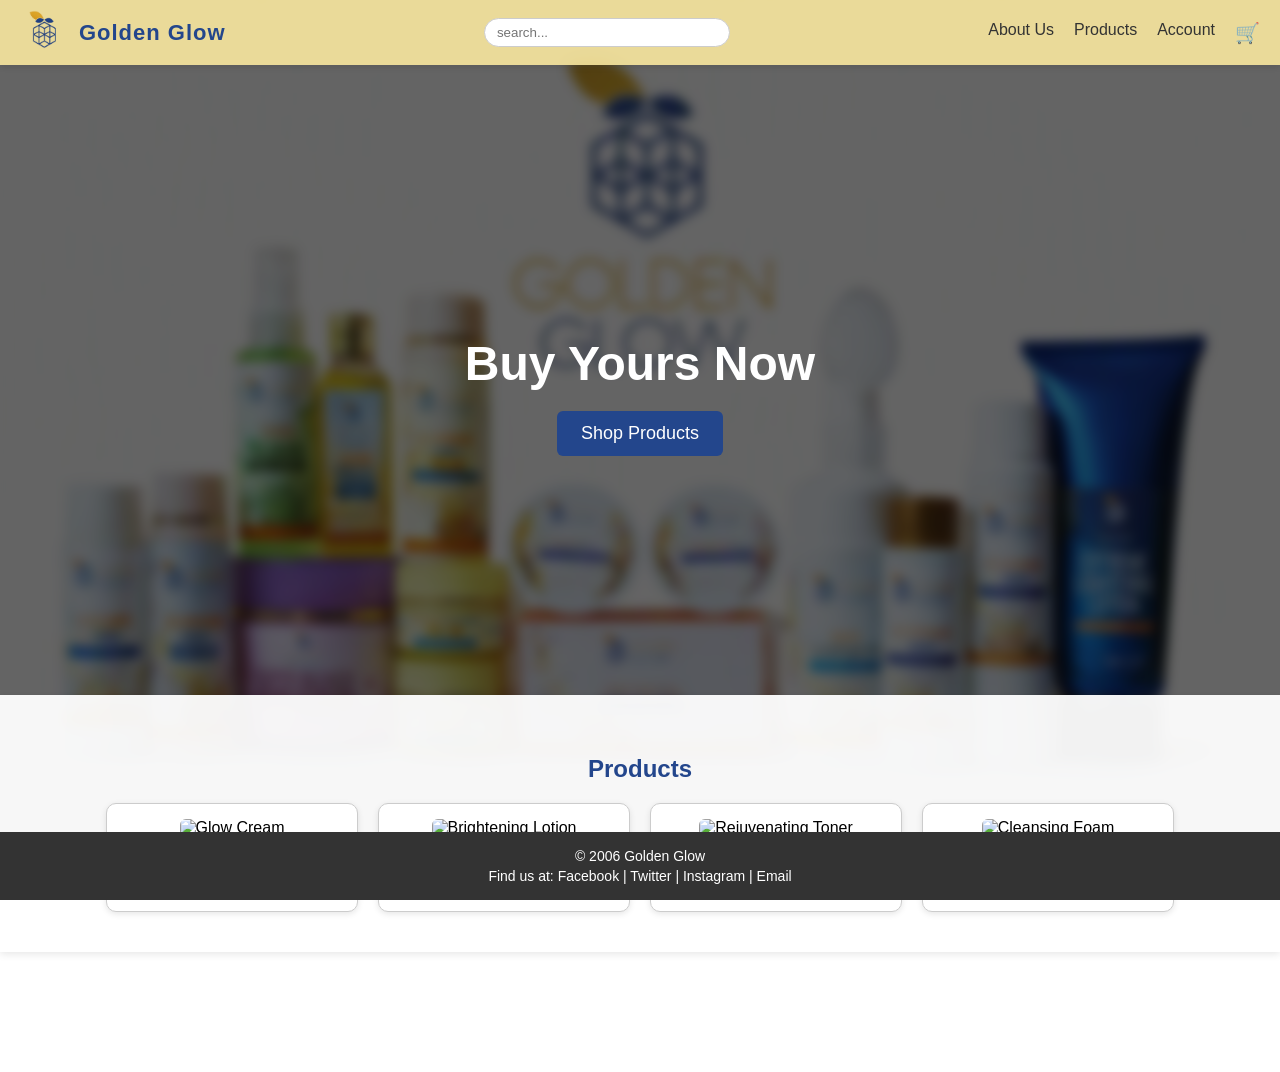
==== index.html @ a53c8a0a "Rename user.html to index.html" ====
<!DOCTYPE html>
<html lang="en">
<head>
  <meta charset="UTF-8">
  <meta name="viewport" content="width=device-width, initial-scale=1.0">
  <title>Golden Glow</title>
  <style>
    body {
      margin: 0;
      font-family: Arial, sans-serif;
      background: url('ggprod.png') no-repeat center center fixed;
      background-size: cover;
    }

    /* Dark Overlay with Blur */
    body::before {
      content: "";
      position: fixed;
      top: 0; left: 0;
      width: 100%; height: 100%;
      background: rgba(0, 0, 0, 0.6); /* darker neutral overlay */
      backdrop-filter: blur(6px);      /* blur effect */
      -webkit-backdrop-filter: blur(6px); /* Safari support */
      z-index: -1;
    }


    /* Top Bar */
    .topbar {
      display: flex;
      align-items: center;
      justify-content: space-between;
      background: rgba(249, 231, 159, 0.9);
      padding: 10px 20px;
      box-shadow: 0 2px 6px rgba(0, 0, 0, 0.1);
    }

    .logo {
      display: flex;
      align-items: center;
      gap: 10px;
    }

    .logo img {
      height: 45px;
      width: auto;
    }

    .logo-text {
      font-size: 22px;
      font-weight: bold;
      color: #23468C; /* brand blue only here */
      letter-spacing: 1px;
    }

    .search-bar input {
      width: 220px;
      padding: 6px 12px;
      border: 1px solid #ccc;
      border-radius: 20px;
    }

    .nav-links {
      display: flex;
      gap: 20px;
    }

    .nav-links a {
      text-decoration: none;
      color: #333;
      font-weight: 500;
    }

    .nav-links a:hover {
      color: #23468C; /* hover accent */
    }

    .cart {
      font-size: 20px;
      cursor: pointer;
    }

    /* Hero Section */
    .hero {
      display: flex;
      flex-direction: column;
      align-items: center;
      justify-content: center;
      height: 70vh;
      text-align: center;
    }

    .hero h1 {
      font-size: 48px;
      color: #fff; /* white text for contrast */
      margin-bottom: 20px;
    }

    .hero button {
      padding: 12px 24px;
      font-size: 18px;
      border: none;
      border-radius: 6px;
      background: #23468C; /* brand blue */
      color: #fff;
      cursor: pointer;
      transition: background 0.3s ease;
    }

    .hero button:hover {
      background: #16325F; /* darker shade */
    }

    /* Product Grid */
    .product-grid {
      padding: 40px 20px;
      background: rgba(255, 255, 255, 0.95);
      margin: 0;
      box-shadow: 0 2px 8px rgba(0, 0, 0, 0.1);
      width: 100%;
      box-sizing: border-box;
      margin-bottom: 120px; /* space so cards don’t get cut by footer */
    }

    .row {
      display: flex;
      flex-wrap: wrap;
      gap: 20px;
      justify-content: center;
    }

    .product-card {
      flex: 1 1 200px;
      max-width: 220px;
      border: 1px solid #ccc;
      border-radius: 10px;
      padding: 15px;
      text-align: center;
      background: #fff;
      box-shadow: 0 2px 6px rgba(0,0,0,0.1);
      transition: transform 0.2s;
    }

    .product-card:hover { transform: scale(1.05); }
    .product-card img {
      width: 100%;
      height: 120px;
      object-fit: cover;
      border-radius: 6px;
      margin-bottom: 10px;
    }

    .product-card h4 { margin: 8px 0 4px; font-size: 16px; color: #23468C; }
    .product-card p { margin: 4px 0; font-size: 13px; color: #555; }

    /* Footer */
    .site-footer {
      position: fixed;
      bottom: 0;
      left: 0;
      width: 100%;
      background-color: #333;
      color: #fff;
      text-align: center;
      padding: 12px 0;
      font-size: 14px;
    }

    .site-footer p { margin: 4px 0; }

    /* Login Modal */
    .modal {
      display: none;
      position: fixed;
      z-index: 1000;
      left: 0; top: 0;
      width: 100%; height: 100%;
      background: rgba(0,0,0,0.5);
    }

    .modal-content {
      background: #fff;
      margin: 15% auto;
      padding: 20px;
      border-radius: 8px;
      width: 300px;
      text-align: center;
      box-shadow: 0 2px 6px rgba(0,0,0,0.2);
      animation: fadeIn 0.3s ease;
    }

    .modal-content h3 { margin-top: 0; }
    .modal-content input {
      width: 90%;
      padding: 8px;
      margin: 8px 0;
      border: 1px solid #ccc;
      border-radius: 6px;
    }

    .modal-content button {
      padding: 8px 14px;
      border: none;
      border-radius: 6px;
      background: #23468C;
      color: #fff;
      cursor: pointer;
    }

    .modal-content button:hover { background: #16325F; }
    .close { float: right; font-size: 20px; cursor: pointer; }

    @keyframes fadeIn {
      from { opacity: 0; transform: scale(0.9); }
      to { opacity: 1; transform: scale(1); }
    }
  </style>
</head>
<body>
  <div class="topbar">
    <div class="logo">
      <img src="gglogo.png" alt="Golden Glow Logo">
      <span class="logo-text">Golden Glow</span>
    </div>
    <div class="search-bar"><input type="text" placeholder="search..."></div>
    <div class="nav-links">
      <a href="#about">About Us</a>
      <a href="#products">Products</a>
      <a href="#account" onclick="openLogin()">Account</a>
      <span class="cart" title="Cart">🛒</span>
    </div>
  </div>

  <!-- Hero Section -->
  <div class="hero">
    <h1>Buy Yours Now</h1>
    <button onclick="document.getElementById('products').scrollIntoView({behavior:'smooth'})">
      Shop Products
    </button>
  </div>

  <!-- Main Content -->
  <div id="products" class="product-grid">
    <h2 style="text-align:center; color:#23468C;">Products</h2>
    <div id="grid" class="row">
      <!-- Temporary Products -->
      <div class="product-card">
        <img src="https://via.placeholder.com/200x120" alt="Glow Cream">
        <h4>Glow Cream</h4>
        <p>$19.99</p>
      </div>
      <div class="product-card">
        <img src="https://via.placeholder.com/200x120" alt="Brightening Lotion">
        <h4>Brightening Lotion</h4>
        <p>$24.99</p>
      </div>
      <div class="product-card">
        <img src="https://via.placeholder.com/200x120" alt="Rejuvenating Toner">
        <h4>Rejuvenating Toner</h4>
        <p>$14.99</p>
      </div>
      <div class="product-card">
        <img src="https://via.placeholder.com/200x120" alt="Cleansing Foam">
        <h4>Cleansing Foam</h4>
        <p>$12.99</p>
      </div>
    </div>
  </div>

   <!-- Footer -->
  <footer class="site-footer">
    <p>© 2006 Golden Glow</p>
    <p>Find us at: Facebook | Twitter | Instagram | Email</p>
  </footer>

  <!-- Login Modal -->
  <div id="loginModal" class="modal">
    <div class="modal-content">
      <span class="close" onclick="closeLogin()">&times;</span>
      <h3>Login</h3>
      <input type="text" id="username" placeholder="Username">
      <input type="password" id="password" placeholder="Password">
      <button onclick="login()">Login</button>
    </div>
  </div>

  <script>
    function openLogin() {
      document.getElementById("loginModal").style.display = "block";
    }
    function closeLogin() {
      document.getElementById("loginModal").style.display = "none";
    }

    function login() {
      const user = document.getElementById("username").value;
      const pass = document.getElementById("password").value;

      if (user === "admin" && pass === "1234") {
        alert("Logged in as admin. Redirecting...");
        window.open("admin.html", "_blank");
      } else if (user === "user" && pass === "1234") {
        alert("Logged in as regular user.");
        closeLogin();
      } else {
        alert("Invalid credentials.");
      }
    }

    // Close modal if clicked outside
    window.onclick = function(event) {
      const modal = document.getElementById("loginModal");
      if (event.target === modal) {
        modal.style.display = "none";
      }
    }
  </script>
</body>
</html>
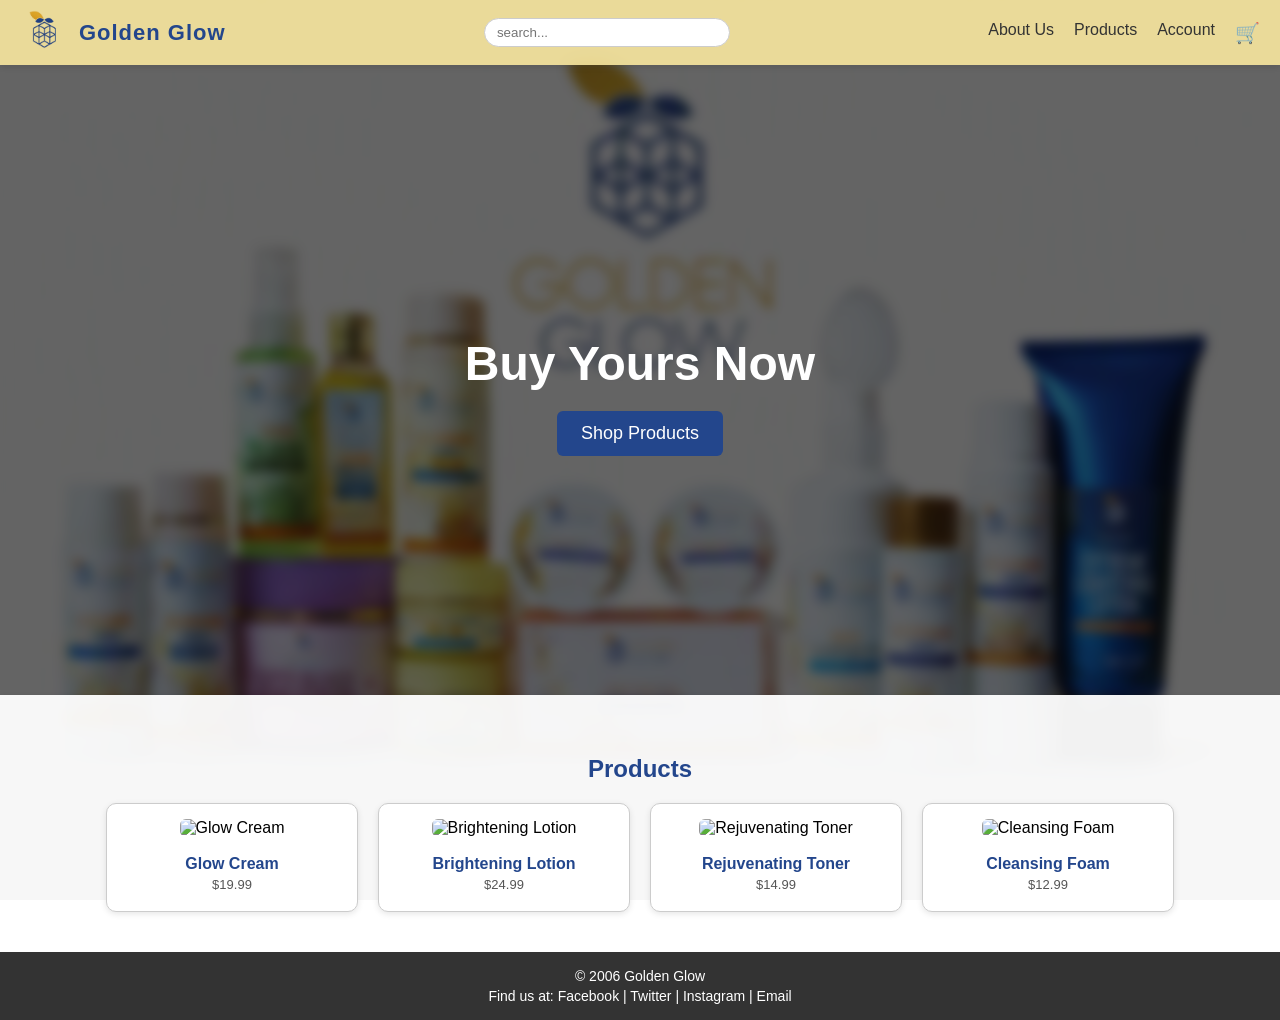
==== commit e9602d3c: "Refactor CSS for layout and styling improvements" ====
--- a/index.html
+++ b/index.html
@@ -10,6 +10,10 @@
       font-family: Arial, sans-serif;
       background: url('ggprod.png') no-repeat center center fixed;
       background-size: cover;
+
+      display: flex;
+      flex-direction: column;
+      min-height: 100vh; /* full viewport height */
     }
 
     /* Dark Overlay with Blur */
@@ -18,12 +22,11 @@
       position: fixed;
       top: 0; left: 0;
       width: 100%; height: 100%;
-      background: rgba(0, 0, 0, 0.6); /* darker neutral overlay */
-      backdrop-filter: blur(6px);      /* blur effect */
-      -webkit-backdrop-filter: blur(6px); /* Safari support */
+      background: rgba(0, 0, 0, 0.6);
+      backdrop-filter: blur(6px);
+      -webkit-backdrop-filter: blur(6px);
       z-index: -1;
     }
-
 
     /* Top Bar */
     .topbar {
@@ -33,6 +36,7 @@
       background: rgba(249, 231, 159, 0.9);
       padding: 10px 20px;
       box-shadow: 0 2px 6px rgba(0, 0, 0, 0.1);
+      flex-shrink: 0;
     }
 
     .logo {
@@ -49,7 +53,7 @@
     .logo-text {
       font-size: 22px;
       font-weight: bold;
-      color: #23468C; /* brand blue only here */
+      color: #23468C;
       letter-spacing: 1px;
     }
 
@@ -72,7 +76,7 @@
     }
 
     .nav-links a:hover {
-      color: #23468C; /* hover accent */
+      color: #23468C;
     }
 
     .cart {
@@ -88,11 +92,12 @@
       justify-content: center;
       height: 70vh;
       text-align: center;
+      flex-shrink: 0;
     }
 
     .hero h1 {
       font-size: 48px;
-      color: #fff; /* white text for contrast */
+      color: #fff;
       margin-bottom: 20px;
     }
 
@@ -101,25 +106,24 @@
       font-size: 18px;
       border: none;
       border-radius: 6px;
-      background: #23468C; /* brand blue */
+      background: #23468C;
       color: #fff;
       cursor: pointer;
       transition: background 0.3s ease;
     }
 
     .hero button:hover {
-      background: #16325F; /* darker shade */
+      background: #16325F;
     }
 
     /* Product Grid */
     .product-grid {
+      flex: 1; /* fills space between hero and footer */
       padding: 40px 20px;
       background: rgba(255, 255, 255, 0.95);
-      margin: 0;
       box-shadow: 0 2px 8px rgba(0, 0, 0, 0.1);
       width: 100%;
       box-sizing: border-box;
-      margin-bottom: 120px; /* space so cards don’t get cut by footer */
     }
 
     .row {
@@ -155,10 +159,7 @@
 
     /* Footer */
     .site-footer {
-      position: fixed;
-      bottom: 0;
-      left: 0;
-      width: 100%;
+      flex-shrink: 0;
       background-color: #333;
       color: #fff;
       text-align: center;
@@ -243,7 +244,6 @@
   <div id="products" class="product-grid">
     <h2 style="text-align:center; color:#23468C;">Products</h2>
     <div id="grid" class="row">
-      <!-- Temporary Products -->
       <div class="product-card">
         <img src="https://via.placeholder.com/200x120" alt="Glow Cream">
         <h4>Glow Cream</h4>
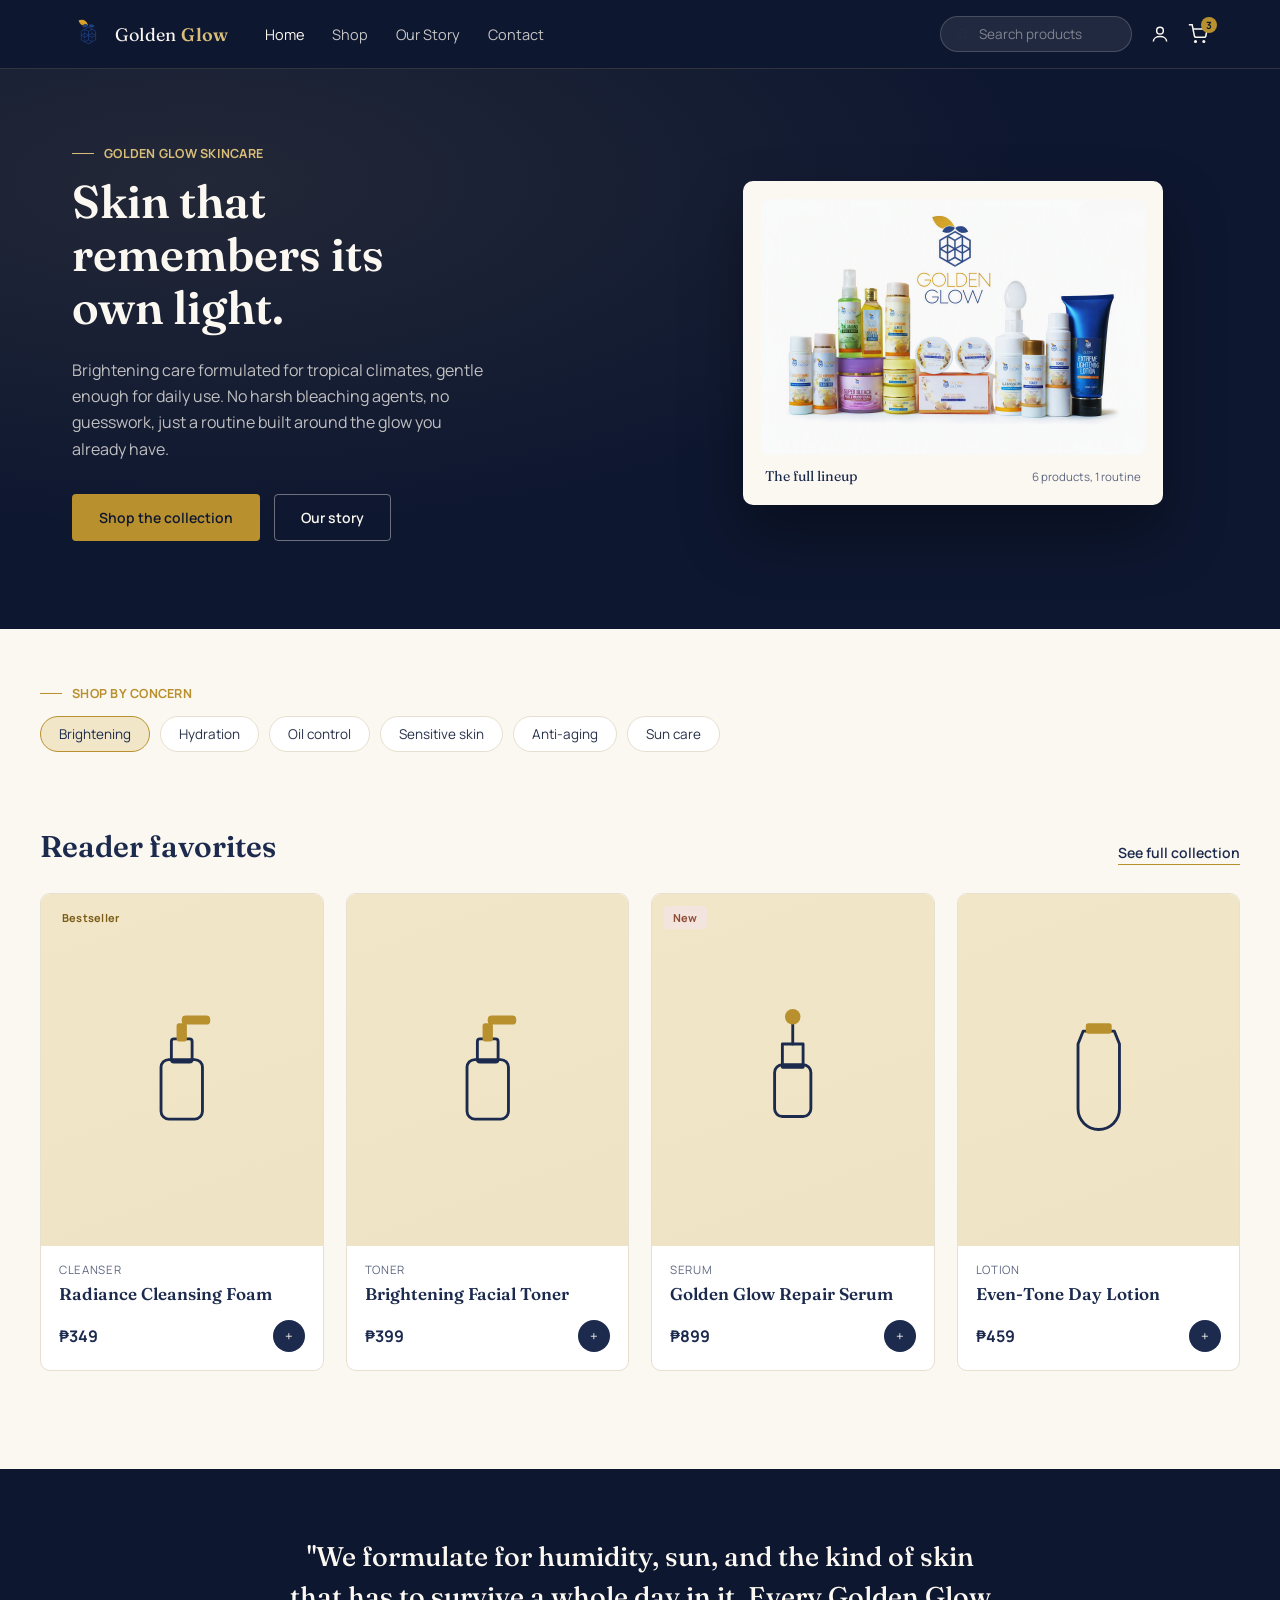
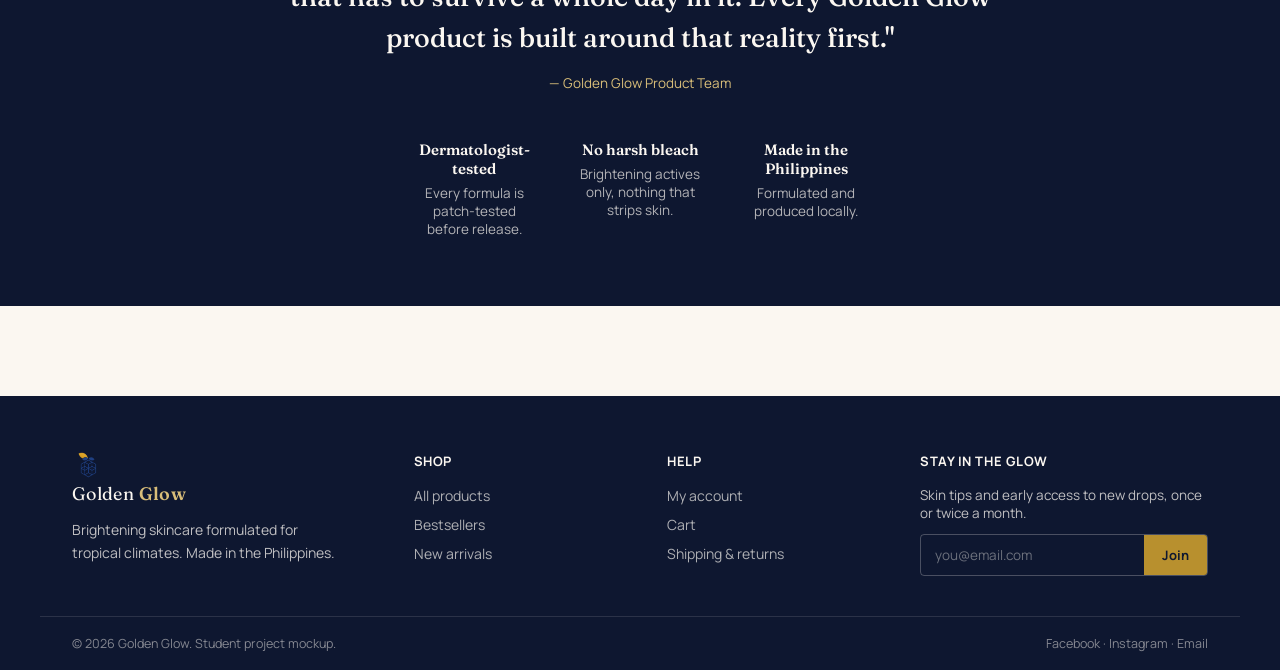
==== commit 7338e2cc: "Add files via upload" ====
--- a/index.html
+++ b/index.html
@@ -1,319 +1,239 @@
 <!DOCTYPE html>
 <html lang="en">
 <head>
-  <meta charset="UTF-8">
-  <meta name="viewport" content="width=device-width, initial-scale=1.0">
-  <title>Golden Glow</title>
-  <style>
-    body {
-      margin: 0;
-      font-family: Arial, sans-serif;
-      background: url('ggprod.png') no-repeat center center fixed;
-      background-size: cover;
-
-      display: flex;
-      flex-direction: column;
-      min-height: 100vh; /* full viewport height */
-    }
-
-    /* Dark Overlay with Blur */
-    body::before {
-      content: "";
-      position: fixed;
-      top: 0; left: 0;
-      width: 100%; height: 100%;
-      background: rgba(0, 0, 0, 0.6);
-      backdrop-filter: blur(6px);
-      -webkit-backdrop-filter: blur(6px);
-      z-index: -1;
-    }
-
-    /* Top Bar */
-    .topbar {
-      display: flex;
-      align-items: center;
-      justify-content: space-between;
-      background: rgba(249, 231, 159, 0.9);
-      padding: 10px 20px;
-      box-shadow: 0 2px 6px rgba(0, 0, 0, 0.1);
-      flex-shrink: 0;
-    }
-
-    .logo {
-      display: flex;
-      align-items: center;
-      gap: 10px;
-    }
-
-    .logo img {
-      height: 45px;
-      width: auto;
-    }
-
-    .logo-text {
-      font-size: 22px;
-      font-weight: bold;
-      color: #23468C;
-      letter-spacing: 1px;
-    }
-
-    .search-bar input {
-      width: 220px;
-      padding: 6px 12px;
-      border: 1px solid #ccc;
-      border-radius: 20px;
-    }
-
-    .nav-links {
-      display: flex;
-      gap: 20px;
-    }
-
-    .nav-links a {
-      text-decoration: none;
-      color: #333;
-      font-weight: 500;
-    }
-
-    .nav-links a:hover {
-      color: #23468C;
-    }
-
-    .cart {
-      font-size: 20px;
-      cursor: pointer;
-    }
-
-    /* Hero Section */
-    .hero {
-      display: flex;
-      flex-direction: column;
-      align-items: center;
-      justify-content: center;
-      height: 70vh;
-      text-align: center;
-      flex-shrink: 0;
-    }
-
-    .hero h1 {
-      font-size: 48px;
-      color: #fff;
-      margin-bottom: 20px;
-    }
-
-    .hero button {
-      padding: 12px 24px;
-      font-size: 18px;
-      border: none;
-      border-radius: 6px;
-      background: #23468C;
-      color: #fff;
-      cursor: pointer;
-      transition: background 0.3s ease;
-    }
-
-    .hero button:hover {
-      background: #16325F;
-    }
-
-    /* Product Grid */
-    .product-grid {
-      flex: 1; /* fills space between hero and footer */
-      padding: 40px 20px;
-      background: rgba(255, 255, 255, 0.95);
-      box-shadow: 0 2px 8px rgba(0, 0, 0, 0.1);
-      width: 100%;
-      box-sizing: border-box;
-    }
-
-    .row {
-      display: flex;
-      flex-wrap: wrap;
-      gap: 20px;
-      justify-content: center;
-    }
-
-    .product-card {
-      flex: 1 1 200px;
-      max-width: 220px;
-      border: 1px solid #ccc;
-      border-radius: 10px;
-      padding: 15px;
-      text-align: center;
-      background: #fff;
-      box-shadow: 0 2px 6px rgba(0,0,0,0.1);
-      transition: transform 0.2s;
-    }
-
-    .product-card:hover { transform: scale(1.05); }
-    .product-card img {
-      width: 100%;
-      height: 120px;
-      object-fit: cover;
-      border-radius: 6px;
-      margin-bottom: 10px;
-    }
-
-    .product-card h4 { margin: 8px 0 4px; font-size: 16px; color: #23468C; }
-    .product-card p { margin: 4px 0; font-size: 13px; color: #555; }
-
-    /* Footer */
-    .site-footer {
-      flex-shrink: 0;
-      background-color: #333;
-      color: #fff;
-      text-align: center;
-      padding: 12px 0;
-      font-size: 14px;
-    }
-
-    .site-footer p { margin: 4px 0; }
-
-    /* Login Modal */
-    .modal {
-      display: none;
-      position: fixed;
-      z-index: 1000;
-      left: 0; top: 0;
-      width: 100%; height: 100%;
-      background: rgba(0,0,0,0.5);
-    }
-
-    .modal-content {
-      background: #fff;
-      margin: 15% auto;
-      padding: 20px;
-      border-radius: 8px;
-      width: 300px;
-      text-align: center;
-      box-shadow: 0 2px 6px rgba(0,0,0,0.2);
-      animation: fadeIn 0.3s ease;
-    }
-
-    .modal-content h3 { margin-top: 0; }
-    .modal-content input {
-      width: 90%;
-      padding: 8px;
-      margin: 8px 0;
-      border: 1px solid #ccc;
-      border-radius: 6px;
-    }
-
-    .modal-content button {
-      padding: 8px 14px;
-      border: none;
-      border-radius: 6px;
-      background: #23468C;
-      color: #fff;
-      cursor: pointer;
-    }
-
-    .modal-content button:hover { background: #16325F; }
-    .close { float: right; font-size: 20px; cursor: pointer; }
-
-    @keyframes fadeIn {
-      from { opacity: 0; transform: scale(0.9); }
-      to { opacity: 1; transform: scale(1); }
-    }
-  </style>
+<meta charset="UTF-8">
+<meta name="viewport" content="width=device-width, initial-scale=1.0">
+<title>Golden Glow — Skin that remembers its own light</title>
+<link rel="preconnect" href="https://fonts.googleapis.com">
+<link href="https://fonts.googleapis.com/css2?family=Fraunces:opsz,wght@9..144,500;9..144,600&family=Manrope:wght@400;500;600;700&display=swap" rel="stylesheet">
+<link rel="stylesheet" href="assets/style.css">
+<style>
+  .hero {
+    background: var(--navy-deep);
+    background-image: radial-gradient(ellipse at 15% 20%, rgba(217,190,121,0.10), transparent 55%);
+  }
+  .hero-grid {
+    max-width: 1200px; margin: 0 auto; padding: 76px 32px 88px;
+    display: grid; grid-template-columns: 1fr 0.9fr; gap: 60px; align-items: center;
+  }
+  .hero-copy .eyebrow-line { color: var(--gold-soft); }
+  .hero-copy .eyebrow-line::before { background: var(--gold-soft); }
+  .hero-copy h1 { color: var(--ivory); font-size: 46px; max-width: 12ch; }
+  .hero-copy p { color: rgba(251,247,241,0.75); font-size: 16px; line-height: 1.65; max-width: 42ch; margin: 22px 0 32px; }
+  .hero-actions { display: flex; gap: 14px; flex-wrap: wrap; }
+  .hero-photo-wrap { display: flex; justify-content: center; }
+  .hero-photo {
+    background: var(--ivory); border-radius: var(--radius-m); padding: 18px;
+    box-shadow: 0 30px 60px rgba(0,0,0,0.35);
+    max-width: 420px;
+  }
+  .hero-photo img { border-radius: 6px; }
+  .hero-photo-cap { display: flex; justify-content: space-between; align-items: center; padding: 12px 4px 2px; }
+  .hero-photo-cap span:first-child { font-family: var(--serif); color: var(--navy); font-size: 14px; }
+  .hero-photo-cap span:last-child { font-size: 11.5px; color: var(--text-soft); }
+
+  .concerns { padding: 56px 0 8px; }
+  .concerns-row { display: flex; gap: 10px; flex-wrap: wrap; }
+
+  .featured { padding: 70px 0 10px; }
+  .grid-4 { display: grid; grid-template-columns: repeat(4, 1fr); gap: 22px; }
+
+  .promise { background: var(--navy-deep); margin-top: 88px; padding: 68px 32px; }
+  .promise-inner { max-width: 720px; margin: 0 auto; text-align: center; }
+  .promise blockquote { font-family: var(--serif); color: var(--ivory); font-size: 27px; line-height: 1.5; margin: 0; font-weight: 500; }
+  .promise cite { display: block; margin-top: 16px; color: var(--gold-soft); font-style: normal; font-size: 13.5px; }
+  .pillars { display: flex; justify-content: center; gap: 46px; margin-top: 48px; flex-wrap: wrap; }
+  .pillar { color: rgba(251,247,241,0.7); font-size: 13.5px; max-width: 15ch; }
+  .pillar b { display: block; color: var(--ivory); font-family: var(--serif); font-size: 15px; margin-bottom: 6px; font-weight: 600; }
+
+  @media (max-width: 900px) {
+    .hero-grid { grid-template-columns: 1fr; padding: 48px 24px 60px; }
+    .hero-copy h1 { font-size: 36px; }
+    .grid-4 { grid-template-columns: repeat(2, 1fr); }
+    .hero-photo-wrap { order: -1; }
+  }
+</style>
 </head>
 <body>
-  <div class="topbar">
-    <div class="logo">
-      <img src="gglogo.png" alt="Golden Glow Logo">
-      <span class="logo-text">Golden Glow</span>
-    </div>
-    <div class="search-bar"><input type="text" placeholder="search..."></div>
-    <div class="nav-links">
-      <a href="#about">About Us</a>
-      <a href="#products">Products</a>
-      <a href="#account" onclick="openLogin()">Account</a>
-      <span class="cart" title="Cart">🛒</span>
-    </div>
-  </div>
-
-  <!-- Hero Section -->
-  <div class="hero">
-    <h1>Buy Yours Now</h1>
-    <button onclick="document.getElementById('products').scrollIntoView({behavior:'smooth'})">
-      Shop Products
-    </button>
-  </div>
-
-  <!-- Main Content -->
-  <div id="products" class="product-grid">
-    <h2 style="text-align:center; color:#23468C;">Products</h2>
-    <div id="grid" class="row">
-      <div class="product-card">
-        <img src="https://via.placeholder.com/200x120" alt="Glow Cream">
-        <h4>Glow Cream</h4>
-        <p>$19.99</p>
-      </div>
-      <div class="product-card">
-        <img src="https://via.placeholder.com/200x120" alt="Brightening Lotion">
-        <h4>Brightening Lotion</h4>
-        <p>$24.99</p>
-      </div>
-      <div class="product-card">
-        <img src="https://via.placeholder.com/200x120" alt="Rejuvenating Toner">
-        <h4>Rejuvenating Toner</h4>
-        <p>$14.99</p>
-      </div>
-      <div class="product-card">
-        <img src="https://via.placeholder.com/200x120" alt="Cleansing Foam">
-        <h4>Cleansing Foam</h4>
-        <p>$12.99</p>
-      </div>
-    </div>
-  </div>
-
-   <!-- Footer -->
-  <footer class="site-footer">
-    <p>© 2006 Golden Glow</p>
-    <p>Find us at: Facebook | Twitter | Instagram | Email</p>
-  </footer>
-
-  <!-- Login Modal -->
-  <div id="loginModal" class="modal">
-    <div class="modal-content">
-      <span class="close" onclick="closeLogin()">&times;</span>
-      <h3>Login</h3>
-      <input type="text" id="username" placeholder="Username">
-      <input type="password" id="password" placeholder="Password">
-      <button onclick="login()">Login</button>
-    </div>
-  </div>
-
-  <script>
-    function openLogin() {
-      document.getElementById("loginModal").style.display = "block";
-    }
-    function closeLogin() {
-      document.getElementById("loginModal").style.display = "none";
-    }
-
-    function login() {
-      const user = document.getElementById("username").value;
-      const pass = document.getElementById("password").value;
-
-      if (user === "admin" && pass === "1234") {
-        alert("Logged in as admin. Redirecting...");
-        window.open("admin.html", "_blank");
-      } else if (user === "user" && pass === "1234") {
-        alert("Logged in as regular user.");
-        closeLogin();
-      } else {
-        alert("Invalid credentials.");
-      }
-    }
-
-    // Close modal if clicked outside
-    window.onclick = function(event) {
-      const modal = document.getElementById("loginModal");
-      if (event.target === modal) {
-        modal.style.display = "none";
-      }
-    }
-  </script>
+
+<div class="topbar">
+  <div class="topbar-inner">
+    <a href="index.html" class="brand">
+      <img src="assets/gglogo.png" alt="Golden Glow">
+      <span class="brand-word">Golden <b>Glow</b></span>
+    </a>
+    <nav class="nav-links">
+      <a href="index.html" class="current">Home</a>
+      <a href="shop.html">Shop</a>
+      <a href="index.html#story">Our Story</a>
+      <a href="index.html#story">Contact</a>
+    </nav>
+    <div class="top-actions">
+      <div class="top-search">
+        <svg width="14" height="14" viewBox="0 0 24 24" fill="none" stroke="currentColor" stroke-width="2"><circle cx="11" cy="11" r="7"/><line x1="21" y1="21" x2="16.65" y2="16.65"/></svg>
+        <input type="text" placeholder="Search products">
+      </div>
+      <a href="login.html" class="icon-link" title="Account">
+        <svg width="20" height="20" viewBox="0 0 24 24" fill="none" stroke="currentColor" stroke-width="1.8"><circle cx="12" cy="8" r="4"/><path d="M4 21c0-4 4-6 8-6s8 2 8 6"/></svg>
+      </a>
+      <a href="cart.html" class="icon-link" title="Cart">
+        <svg width="20" height="20" viewBox="0 0 24 24" fill="none" stroke="currentColor" stroke-width="1.8"><circle cx="9" cy="21" r="1"/><circle cx="19" cy="21" r="1"/><path d="M1 1h4l2.7 13.4a2 2 0 0 0 2 1.6h9.7a2 2 0 0 0 2-1.6L23 6H6"/></svg>
+        <span class="cart-count">3</span>
+      </a>
+    </div>
+  </div>
+</div>
+
+<section class="hero">
+  <div class="hero-grid">
+    <div class="hero-copy">
+      <div class="eyebrow-line">GOLDEN GLOW SKINCARE</div>
+      <h1>Skin that remembers its own light.</h1>
+      <p>Brightening care formulated for tropical climates, gentle enough for daily use. No harsh bleaching agents, no guesswork, just a routine built around the glow you already have.</p>
+      <div class="hero-actions">
+        <a href="shop.html" class="btn btn-gold">Shop the collection</a>
+        <a href="index.html#story" class="btn btn-ghost-light">Our story</a>
+      </div>
+    </div>
+    <div class="hero-photo-wrap">
+      <div class="hero-photo">
+        <img src="assets/ggprod.png" alt="Golden Glow product lineup">
+        <div class="hero-photo-cap">
+          <span>The full lineup</span>
+          <span>6 products, 1 routine</span>
+        </div>
+      </div>
+    </div>
+  </div>
+</section>
+
+<div class="wrap concerns">
+  <div class="eyebrow-line">SHOP BY CONCERN</div>
+  <div class="concerns-row">
+    <a href="shop.html" class="chip active">Brightening</a>
+    <a href="shop.html" class="chip">Hydration</a>
+    <a href="shop.html" class="chip">Oil control</a>
+    <a href="shop.html" class="chip">Sensitive skin</a>
+    <a href="shop.html" class="chip">Anti-aging</a>
+    <a href="shop.html" class="chip">Sun care</a>
+  </div>
+</div>
+
+<div class="wrap featured">
+  <div class="section-head">
+    <h2>Reader favorites</h2>
+    <a href="shop.html" class="see-all">See full collection</a>
+  </div>
+  <div class="grid-4">
+
+    <a href="product.html" class="product-card">
+      <div class="product-thumb">
+        <span class="badge badge-gold" style="position:absolute;top:12px;left:12px;">Bestseller</span>
+        <svg viewBox="0 0 100 100"><rect class="pline" x="34" y="42" width="32" height="46" rx="6"/><rect class="pline" x="42" y="26" width="16" height="18" rx="2"/><rect class="pcap" x="46" y="14" width="8" height="14" rx="2"/><rect class="pcap" x="50" y="8" width="22" height="7" rx="3"/></svg>
+      </div>
+      <div class="product-body">
+        <span class="product-cat">Cleanser</span>
+        <span class="product-name">Radiance Cleansing Foam</span>
+        <div class="product-row">
+          <span class="product-price">₱349</span>
+          <button class="add-line" type="button" aria-label="Add to cart">+</button>
+        </div>
+      </div>
+    </a>
+
+    <a href="product.html" class="product-card">
+      <div class="product-thumb">
+        <svg viewBox="0 0 100 100"><rect class="pline" x="34" y="42" width="32" height="46" rx="6"/><rect class="pline" x="42" y="26" width="16" height="18" rx="2"/><rect class="pcap" x="46" y="14" width="8" height="14" rx="2"/><rect class="pcap" x="50" y="8" width="22" height="7" rx="3"/></svg>
+      </div>
+      <div class="product-body">
+        <span class="product-cat">Toner</span>
+        <span class="product-name">Brightening Facial Toner</span>
+        <div class="product-row">
+          <span class="product-price">₱399</span>
+          <button class="add-line" type="button" aria-label="Add to cart">+</button>
+        </div>
+      </div>
+    </a>
+
+    <a href="product.html" class="product-card">
+      <div class="product-thumb">
+        <span class="badge badge-blush" style="position:absolute;top:12px;left:12px;">New</span>
+        <svg viewBox="0 0 100 100"><rect class="pline" x="36" y="46" width="28" height="40" rx="6"/><rect class="pline" x="42" y="30" width="16" height="18"/><path class="pline" d="M50 10 L50 30"/><ellipse class="pcap" cx="50" cy="9" rx="6" ry="6"/></svg>
+      </div>
+      <div class="product-body">
+        <span class="product-cat">Serum</span>
+        <span class="product-name">Golden Glow Repair Serum</span>
+        <div class="product-row">
+          <span class="product-price">₱899</span>
+          <button class="add-line" type="button" aria-label="Add to cart">+</button>
+        </div>
+      </div>
+    </a>
+
+    <a href="product.html" class="product-card">
+      <div class="product-thumb">
+        <svg viewBox="0 0 100 100"><path class="pline" d="M38 20 h24 l4 10 v50 a14 14 0 0 1 -32 0 v-50 z"/><rect class="pcap" x="40" y="14" width="20" height="8" rx="2"/></svg>
+      </div>
+      <div class="product-body">
+        <span class="product-cat">Lotion</span>
+        <span class="product-name">Even-Tone Day Lotion</span>
+        <div class="product-row">
+          <span class="product-price">₱459</span>
+          <button class="add-line" type="button" aria-label="Add to cart">+</button>
+        </div>
+      </div>
+    </a>
+
+  </div>
+</div>
+
+<section class="promise" id="story">
+  <div class="promise-inner">
+    <blockquote>"We formulate for humidity, sun, and the kind of skin that has to survive a whole day in it. Every Golden Glow product is built around that reality first."</blockquote>
+    <cite>— Golden Glow Product Team</cite>
+    <div class="pillars">
+      <div class="pillar"><b>Dermatologist-tested</b>Every formula is patch-tested before release.</div>
+      <div class="pillar"><b>No harsh bleach</b>Brightening actives only, nothing that strips skin.</div>
+      <div class="pillar"><b>Made in the Philippines</b>Formulated and produced locally.</div>
+    </div>
+  </div>
+</section>
+
+<footer class="site-footer">
+  <div class="footer-top">
+    <div class="footer-brand">
+      <a href="index.html" class="brand">
+        <img src="assets/gglogo.png" alt="Golden Glow">
+        <span class="brand-word">Golden <b>Glow</b></span>
+      </a>
+      <p>Brightening skincare formulated for tropical climates. Made in the Philippines.</p>
+    </div>
+    <div>
+      <h5>Shop</h5>
+      <a href="shop.html">All products</a>
+      <a href="shop.html">Bestsellers</a>
+      <a href="shop.html">New arrivals</a>
+    </div>
+    <div>
+      <h5>Help</h5>
+      <a href="login.html">My account</a>
+      <a href="cart.html">Cart</a>
+      <a href="index.html#story">Shipping &amp; returns</a>
+    </div>
+    <div>
+      <h5>Stay in the glow</h5>
+      <p style="margin:0 0 12px; font-size:13.5px;">Skin tips and early access to new drops, once or twice a month.</p>
+      <div class="footer-newsletter">
+        <input type="email" placeholder="you@email.com">
+        <button type="button">Join</button>
+      </div>
+    </div>
+  </div>
+  <div class="footer-bottom">
+    <span>© 2026 Golden Glow. Student project mockup.</span>
+    <span>Facebook · Instagram · Email</span>
+  </div>
+</footer>
+
 </body>
 </html>
--- a/assets/style.css
+++ b/assets/style.css
@@ -0,0 +1,414 @@
+/* ==========================================================================
+   Golden Glow — shared design system
+   Serif display: Fraunces / UI sans: Manrope
+   ========================================================================== */
+
+:root {
+  --ink: #12182B;
+  --navy: #1B2A4D;
+  --navy-deep: #0E1730;
+  --gold: #B8902E;
+  --gold-soft: #D9BE79;
+  --gold-tint: #F1E6C8;
+  --ivory: #FBF7F1;
+  --paper: #FFFFFF;
+  --blush: #C08872;
+  --line: #E7DFCF;
+  --text: #26314A;
+  --text-soft: #5E6781;
+
+  --serif: "Fraunces", Georgia, serif;
+  --sans: "Manrope", -apple-system, BlinkMacSystemFont, "Segoe UI", sans-serif;
+
+  --radius-s: 4px;
+  --radius-m: 10px;
+  --shadow-card: 0 1px 2px rgba(18, 24, 43, 0.06), 0 8px 24px rgba(18, 24, 43, 0.06);
+}
+
+* { box-sizing: border-box; }
+
+html { scroll-behavior: smooth; }
+
+body {
+  margin: 0;
+  font-family: var(--sans);
+  color: var(--text);
+  background: var(--ivory);
+  -webkit-font-smoothing: antialiased;
+}
+
+h1, h2, h3, h4 {
+  font-family: var(--serif);
+  color: var(--navy);
+  margin: 0;
+  font-weight: 600;
+  line-height: 1.15;
+}
+
+a { color: inherit; }
+
+img { max-width: 100%; display: block; }
+
+button, input, select { font-family: var(--sans); }
+
+:focus-visible {
+  outline: 2px solid var(--gold);
+  outline-offset: 2px;
+}
+
+.wrap {
+  max-width: 1200px;
+  margin: 0 auto;
+  padding: 0 32px;
+}
+
+/* -------------------- Top bar -------------------- */
+
+.topbar {
+  position: sticky;
+  top: 0;
+  z-index: 50;
+  background: var(--navy-deep);
+  border-bottom: 1px solid rgba(217, 190, 121, 0.18);
+}
+
+.topbar-inner {
+  max-width: 1200px;
+  margin: 0 auto;
+  padding: 16px 32px;
+  display: flex;
+  align-items: center;
+  gap: 36px;
+}
+
+.brand {
+  display: flex;
+  align-items: center;
+  gap: 10px;
+  text-decoration: none;
+  flex-shrink: 0;
+}
+
+.brand img { height: 30px; width: auto; }
+
+.brand-word {
+  font-family: var(--serif);
+  color: var(--ivory);
+  font-size: 18px;
+  letter-spacing: 0.02em;
+}
+
+.brand-word b { color: var(--gold-soft); font-weight: 600; }
+
+.nav-links {
+  display: flex;
+  gap: 28px;
+  margin-right: auto;
+}
+
+.nav-links a {
+  color: rgba(251, 247, 241, 0.78);
+  text-decoration: none;
+  font-size: 14.5px;
+}
+
+.nav-links a.current { color: var(--ivory); }
+
+.nav-links a:hover { color: var(--gold-soft); }
+
+.top-actions {
+  display: flex;
+  align-items: center;
+  gap: 18px;
+}
+
+.top-search {
+  display: flex;
+  align-items: center;
+  gap: 8px;
+  background: rgba(251, 247, 241, 0.08);
+  border: 1px solid rgba(251, 247, 241, 0.18);
+  border-radius: 20px;
+  padding: 7px 14px;
+}
+
+.top-search input {
+  background: none;
+  border: none;
+  color: var(--ivory);
+  font-size: 13.5px;
+  width: 140px;
+}
+
+.top-search input::placeholder { color: rgba(251, 247, 241, 0.45); }
+.top-search input:focus { outline: none; }
+.top-search svg { flex-shrink: 0; opacity: 0.6; }
+
+.icon-link {
+  color: var(--ivory);
+  text-decoration: none;
+  position: relative;
+  display: flex;
+}
+
+.cart-count {
+  position: absolute;
+  top: -7px;
+  right: -9px;
+  background: var(--gold);
+  color: var(--navy-deep);
+  font-size: 10px;
+  font-weight: 700;
+  width: 16px;
+  height: 16px;
+  border-radius: 50%;
+  display: flex;
+  align-items: center;
+  justify-content: center;
+}
+
+/* -------------------- Buttons -------------------- */
+
+.btn {
+  display: inline-flex;
+  align-items: center;
+  justify-content: center;
+  gap: 8px;
+  font-family: var(--sans);
+  font-size: 14px;
+  font-weight: 600;
+  padding: 13px 26px;
+  border-radius: var(--radius-s);
+  border: 1px solid transparent;
+  cursor: pointer;
+  text-decoration: none;
+  transition: background 0.15s ease, color 0.15s ease, border-color 0.15s ease;
+}
+
+.btn-gold {
+  background: var(--gold);
+  color: var(--navy-deep);
+}
+.btn-gold:hover { background: #a67f27; }
+
+.btn-navy {
+  background: var(--navy);
+  color: var(--ivory);
+}
+.btn-navy:hover { background: var(--navy-deep); }
+
+.btn-ghost-light {
+  background: transparent;
+  border-color: rgba(251, 247, 241, 0.4);
+  color: var(--ivory);
+}
+.btn-ghost-light:hover { border-color: var(--gold-soft); color: var(--gold-soft); }
+
+.btn-ghost {
+  background: transparent;
+  border-color: var(--line);
+  color: var(--navy);
+}
+.btn-ghost:hover { border-color: var(--navy); }
+
+.btn-block { width: 100%; }
+.btn-sm { padding: 9px 16px; font-size: 13px; }
+
+/* -------------------- Chips / badges -------------------- */
+
+.chip {
+  display: inline-flex;
+  align-items: center;
+  padding: 8px 18px;
+  border-radius: 20px;
+  border: 1px solid var(--line);
+  background: var(--paper);
+  font-size: 13.5px;
+  color: var(--text);
+  text-decoration: none;
+  white-space: nowrap;
+}
+.chip:hover, .chip.active {
+  border-color: var(--gold);
+  background: var(--gold-tint);
+  color: var(--navy);
+}
+
+.badge {
+  display: inline-block;
+  font-size: 11px;
+  font-weight: 700;
+  letter-spacing: 0.02em;
+  padding: 4px 9px;
+  border-radius: var(--radius-s);
+}
+.badge-gold { background: var(--gold-tint); color: #7A5C17; }
+.badge-blush { background: #F3E4DD; color: #8C4C34; }
+.badge-navy { background: var(--navy); color: var(--ivory); }
+
+/* -------------------- Product card -------------------- */
+
+.product-card {
+  display: flex;
+  flex-direction: column;
+  background: var(--paper);
+  border: 1px solid var(--line);
+  border-radius: var(--radius-m);
+  overflow: hidden;
+  text-decoration: none;
+  color: var(--text);
+}
+
+.product-thumb {
+  aspect-ratio: 4 / 5;
+  display: flex;
+  align-items: center;
+  justify-content: center;
+  position: relative;
+  background: linear-gradient(160deg, var(--gold-tint) 0%, #eee3c4 100%);
+}
+
+.product-thumb svg { width: 46%; height: 46%; }
+
+.product-thumb .badge { position: absolute; top: 12px; left: 12px; }
+
+.product-body { padding: 16px 18px 18px; display: flex; flex-direction: column; gap: 6px; flex: 1; }
+
+.product-cat { font-size: 11.5px; text-transform: uppercase; letter-spacing: 0.06em; color: var(--text-soft); }
+
+.product-name { font-family: var(--serif); font-size: 17px; color: var(--navy); font-weight: 600; }
+
+.product-row { display: flex; align-items: center; justify-content: space-between; margin-top: auto; padding-top: 10px; }
+
+.product-price { font-weight: 700; color: var(--navy); }
+.product-price .was { font-weight: 500; color: var(--text-soft); text-decoration: line-through; margin-right: 6px; font-size: 13px; }
+
+.add-line {
+  width: 32px; height: 32px; border-radius: 50%;
+  background: var(--navy); color: var(--ivory);
+  border: none; cursor: pointer;
+  display: flex; align-items: center; justify-content: center;
+  flex-shrink: 0;
+}
+.add-line:hover { background: var(--gold); color: var(--navy-deep); }
+
+/* -------------------- Footer -------------------- */
+
+.site-footer {
+  background: var(--navy-deep);
+  color: rgba(251, 247, 241, 0.75);
+  margin-top: 90px;
+}
+
+.footer-top {
+  max-width: 1200px;
+  margin: 0 auto;
+  padding: 56px 32px 40px;
+  display: grid;
+  grid-template-columns: 1.4fr 1fr 1fr 1.3fr;
+  gap: 32px;
+}
+
+.footer-top h5 {
+  color: var(--ivory);
+  font-family: var(--sans);
+  font-size: 13px;
+  letter-spacing: 0.04em;
+  text-transform: uppercase;
+  margin: 0 0 16px;
+  font-weight: 700;
+}
+
+.footer-top a {
+  display: block;
+  color: rgba(251, 247, 241, 0.68);
+  text-decoration: none;
+  font-size: 14px;
+  margin-bottom: 10px;
+}
+.footer-top a:hover { color: var(--gold-soft); }
+
+.footer-brand p { font-size: 14px; line-height: 1.6; max-width: 30ch; margin: 14px 0 0; }
+
+.footer-newsletter {
+  display: flex;
+  margin-top: 6px;
+  border: 1px solid rgba(251, 247, 241, 0.25);
+  border-radius: var(--radius-s);
+  overflow: hidden;
+}
+.footer-newsletter input {
+  flex: 1;
+  background: none;
+  border: none;
+  padding: 11px 14px;
+  color: var(--ivory);
+  font-size: 13.5px;
+}
+.footer-newsletter input::placeholder { color: rgba(251, 247, 241, 0.4); }
+.footer-newsletter input:focus { outline: none; }
+.footer-newsletter button {
+  border: none;
+  background: var(--gold);
+  color: var(--navy-deep);
+  font-weight: 700;
+  padding: 0 18px;
+  cursor: pointer;
+  font-size: 13px;
+}
+
+.footer-bottom {
+  border-top: 1px solid rgba(251, 247, 241, 0.12);
+  padding: 18px 32px;
+  max-width: 1200px;
+  margin: 0 auto;
+  display: flex;
+  justify-content: space-between;
+  font-size: 12.5px;
+  color: rgba(251, 247, 241, 0.5);
+}
+
+/* -------------------- Section heading -------------------- */
+
+.section-head {
+  display: flex;
+  align-items: flex-end;
+  justify-content: space-between;
+  margin-bottom: 28px;
+  gap: 20px;
+}
+
+.section-head h2 { font-size: 30px; }
+.section-head .see-all { font-size: 14px; font-weight: 600; color: var(--navy); text-decoration: none; border-bottom: 1px solid var(--gold); padding-bottom: 2px; white-space: nowrap; }
+
+.eyebrow-line {
+  display: flex;
+  align-items: center;
+  gap: 10px;
+  color: var(--gold);
+  font-size: 12.5px;
+  font-weight: 700;
+  letter-spacing: 0.02em;
+  margin-bottom: 14px;
+}
+.eyebrow-line::before { content: ""; width: 22px; height: 1px; background: var(--gold); }
+
+/* -------------------- Product line-art icons -------------------- */
+
+.pline { fill: none; stroke: var(--navy); stroke-width: 2.2; stroke-linecap: round; stroke-linejoin: round; }
+.pcap { fill: var(--gold); stroke: none; }
+
+/* -------------------- Mobile -------------------- */
+
+@media (max-width: 900px) {
+  .nav-links { display: none; }
+  .footer-top { grid-template-columns: 1fr 1fr; }
+}
+
+@media (max-width: 640px) {
+  .wrap { padding: 0 20px; }
+  .topbar-inner { padding: 14px 20px; }
+  .top-search { display: none; }
+  .footer-top { grid-template-columns: 1fr; padding: 40px 20px; }
+  .footer-bottom { flex-direction: column; gap: 8px; padding: 16px 20px; }
+}
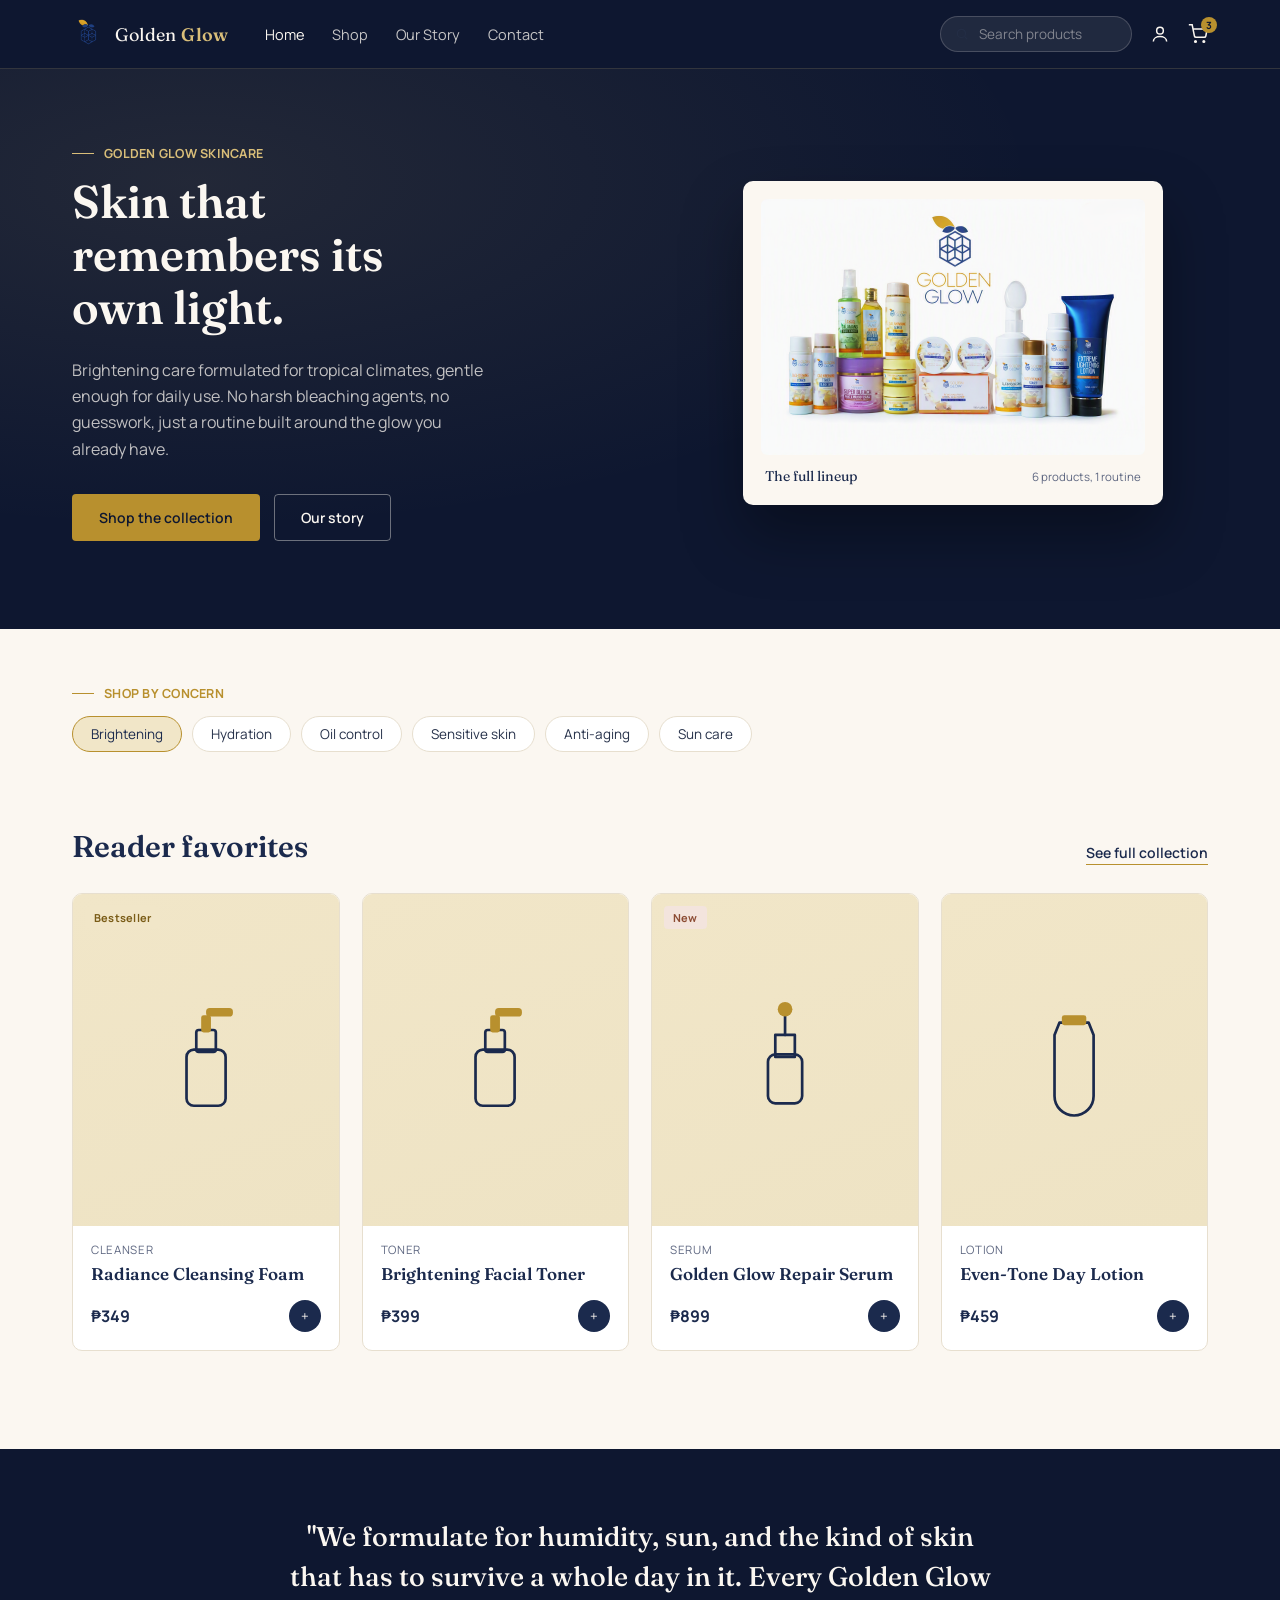
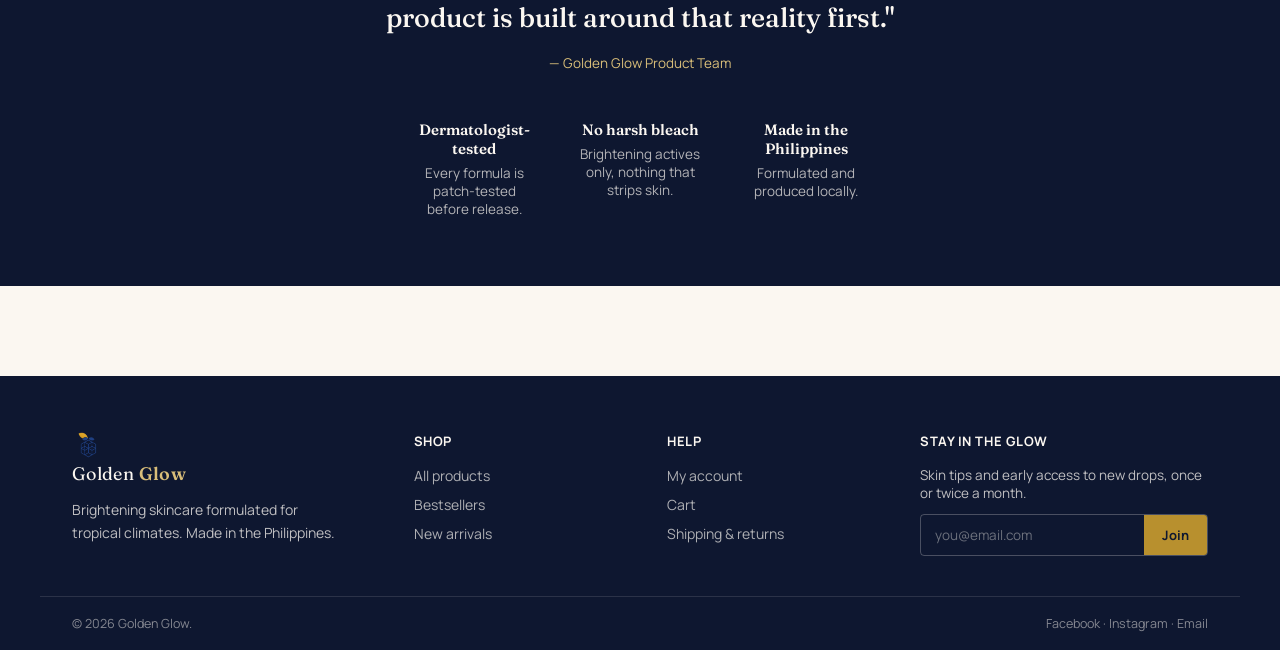
==== commit 3c027078: "100%" ====
--- a/index.html
+++ b/index.html
@@ -6,53 +6,8 @@
 <title>Golden Glow — Skin that remembers its own light</title>
 <link rel="preconnect" href="https://fonts.googleapis.com">
 <link href="https://fonts.googleapis.com/css2?family=Fraunces:opsz,wght@9..144,500;9..144,600&family=Manrope:wght@400;500;600;700&display=swap" rel="stylesheet">
-<link rel="stylesheet" href="assets/style.css">
-<style>
-  .hero {
-    background: var(--navy-deep);
-    background-image: radial-gradient(ellipse at 15% 20%, rgba(217,190,121,0.10), transparent 55%);
-  }
-  .hero-grid {
-    max-width: 1200px; margin: 0 auto; padding: 76px 32px 88px;
-    display: grid; grid-template-columns: 1fr 0.9fr; gap: 60px; align-items: center;
-  }
-  .hero-copy .eyebrow-line { color: var(--gold-soft); }
-  .hero-copy .eyebrow-line::before { background: var(--gold-soft); }
-  .hero-copy h1 { color: var(--ivory); font-size: 46px; max-width: 12ch; }
-  .hero-copy p { color: rgba(251,247,241,0.75); font-size: 16px; line-height: 1.65; max-width: 42ch; margin: 22px 0 32px; }
-  .hero-actions { display: flex; gap: 14px; flex-wrap: wrap; }
-  .hero-photo-wrap { display: flex; justify-content: center; }
-  .hero-photo {
-    background: var(--ivory); border-radius: var(--radius-m); padding: 18px;
-    box-shadow: 0 30px 60px rgba(0,0,0,0.35);
-    max-width: 420px;
-  }
-  .hero-photo img { border-radius: 6px; }
-  .hero-photo-cap { display: flex; justify-content: space-between; align-items: center; padding: 12px 4px 2px; }
-  .hero-photo-cap span:first-child { font-family: var(--serif); color: var(--navy); font-size: 14px; }
-  .hero-photo-cap span:last-child { font-size: 11.5px; color: var(--text-soft); }
-
-  .concerns { padding: 56px 0 8px; }
-  .concerns-row { display: flex; gap: 10px; flex-wrap: wrap; }
-
-  .featured { padding: 70px 0 10px; }
-  .grid-4 { display: grid; grid-template-columns: repeat(4, 1fr); gap: 22px; }
-
-  .promise { background: var(--navy-deep); margin-top: 88px; padding: 68px 32px; }
-  .promise-inner { max-width: 720px; margin: 0 auto; text-align: center; }
-  .promise blockquote { font-family: var(--serif); color: var(--ivory); font-size: 27px; line-height: 1.5; margin: 0; font-weight: 500; }
-  .promise cite { display: block; margin-top: 16px; color: var(--gold-soft); font-style: normal; font-size: 13.5px; }
-  .pillars { display: flex; justify-content: center; gap: 46px; margin-top: 48px; flex-wrap: wrap; }
-  .pillar { color: rgba(251,247,241,0.7); font-size: 13.5px; max-width: 15ch; }
-  .pillar b { display: block; color: var(--ivory); font-family: var(--serif); font-size: 15px; margin-bottom: 6px; font-weight: 600; }
-
-  @media (max-width: 900px) {
-    .hero-grid { grid-template-columns: 1fr; padding: 48px 24px 60px; }
-    .hero-copy h1 { font-size: 36px; }
-    .grid-4 { grid-template-columns: repeat(2, 1fr); }
-    .hero-photo-wrap { order: -1; }
-  }
-</style>
+<link rel="stylesheet" href="style.css">
+<link rel="stylesheet" href="home.css">
 </head>
 <body>
 
@@ -128,7 +83,7 @@
 
     <a href="product.html" class="product-card">
       <div class="product-thumb">
-        <span class="badge badge-gold" style="position:absolute;top:12px;left:12px;">Bestseller</span>
+        <span class="badge badge-gold">Bestseller</span>
         <svg viewBox="0 0 100 100"><rect class="pline" x="34" y="42" width="32" height="46" rx="6"/><rect class="pline" x="42" y="26" width="16" height="18" rx="2"/><rect class="pcap" x="46" y="14" width="8" height="14" rx="2"/><rect class="pcap" x="50" y="8" width="22" height="7" rx="3"/></svg>
       </div>
       <div class="product-body">
@@ -157,7 +112,7 @@
 
     <a href="product.html" class="product-card">
       <div class="product-thumb">
-        <span class="badge badge-blush" style="position:absolute;top:12px;left:12px;">New</span>
+        <span class="badge badge-blush">New</span>
         <svg viewBox="0 0 100 100"><rect class="pline" x="36" y="46" width="28" height="40" rx="6"/><rect class="pline" x="42" y="30" width="16" height="18"/><path class="pline" d="M50 10 L50 30"/><ellipse class="pcap" cx="50" cy="9" rx="6" ry="6"/></svg>
       </div>
       <div class="product-body">
@@ -222,7 +177,7 @@
     </div>
     <div>
       <h5>Stay in the glow</h5>
-      <p style="margin:0 0 12px; font-size:13.5px;">Skin tips and early access to new drops, once or twice a month.</p>
+      <p class="newsletter-copy">Skin tips and early access to new drops, once or twice a month.</p>
       <div class="footer-newsletter">
         <input type="email" placeholder="you@email.com">
         <button type="button">Join</button>
@@ -230,7 +185,7 @@
     </div>
   </div>
   <div class="footer-bottom">
-    <span>© 2026 Golden Glow. Student project mockup.</span>
+    <span>© 2026 Golden Glow.</span>
     <span>Facebook · Instagram · Email</span>
   </div>
 </footer>
--- a/style.css
+++ b/style.css
@@ -0,0 +1,469 @@
+/* ==========================================================================
+   Golden Glow — shared design system
+   Serif display: Fraunces / UI sans: Manrope
+   ========================================================================== */
+
+:root {
+  --ink: #12182B;
+  --navy: #1B2A4D;
+  --navy-deep: #0E1730;
+  --gold: #B8902E;
+  --gold-soft: #D9BE79;
+  --gold-tint: #F1E6C8;
+  --ivory: #FBF7F1;
+  --paper: #FFFFFF;
+  --blush: #C08872;
+  --line: #E7DFCF;
+  --text: #26314A;
+  --text-soft: #5E6781;
+
+  --serif: "Fraunces", Georgia, serif;
+  --sans: "Manrope", -apple-system, BlinkMacSystemFont, "Segoe UI", sans-serif;
+
+  --radius-s: 4px;
+  --radius-m: 10px;
+  --shadow-card: 0 1px 2px rgba(18, 24, 43, 0.06), 0 8px 24px rgba(18, 24, 43, 0.06);
+}
+
+* { box-sizing: border-box; }
+
+html { scroll-behavior: smooth; }
+
+body {
+  margin: 0;
+  font-family: var(--sans);
+  color: var(--text);
+  background: var(--ivory);
+  -webkit-font-smoothing: antialiased;
+}
+
+h1, h2, h3, h4 {
+  font-family: var(--serif);
+  color: var(--navy);
+  margin: 0;
+  font-weight: 600;
+  line-height: 1.15;
+}
+
+a { color: inherit; }
+
+img { max-width: 100%; display: block; }
+
+button, input, select { font-family: var(--sans); }
+
+:focus-visible {
+  outline: 2px solid var(--gold);
+  outline-offset: 2px;
+}
+
+.wrap {
+  max-width: 1200px;
+  margin: 0 auto;
+  padding: 0 clamp(16px, 4vw, 32px);
+}
+
+/* -------------------- Top bar -------------------- */
+
+.topbar {
+  position: sticky;
+  top: 0;
+  z-index: 50;
+  background: var(--navy-deep);
+  border-bottom: 1px solid rgba(217, 190, 121, 0.18);
+}
+
+.topbar-inner {
+  max-width: 1200px;
+  margin: 0 auto;
+  padding: 16px clamp(16px, 4vw, 32px);
+  display: flex;
+  align-items: center;
+  gap: clamp(14px, 3vw, 36px);
+  min-width: 0;
+}
+
+.brand {
+  display: flex;
+  align-items: center;
+  gap: 10px;
+  text-decoration: none;
+  flex-shrink: 0;
+}
+
+.brand img { height: 30px; width: auto; }
+
+.brand-word {
+  font-family: var(--serif);
+  color: var(--ivory);
+  font-size: 18px;
+  letter-spacing: 0.02em;
+}
+
+.brand-word b { color: var(--gold-soft); font-weight: 600; }
+
+.nav-links {
+  display: flex;
+  gap: 28px;
+  margin-right: auto;
+}
+
+.nav-links a {
+  color: rgba(251, 247, 241, 0.78);
+  text-decoration: none;
+  font-size: 14.5px;
+}
+
+.nav-links a.current { color: var(--ivory); }
+
+.nav-links a:hover { color: var(--gold-soft); }
+
+.top-actions {
+  display: flex;
+  align-items: center;
+  gap: clamp(12px, 2vw, 18px);
+  flex-shrink: 0;
+}
+
+.top-search {
+  display: flex;
+  align-items: center;
+  gap: 8px;
+  background: rgba(251, 247, 241, 0.08);
+  border: 1px solid rgba(251, 247, 241, 0.18);
+  border-radius: 20px;
+  padding: 7px 14px;
+}
+
+.top-search input {
+  background: none;
+  border: none;
+  color: var(--ivory);
+  font-size: 13.5px;
+  width: 140px;
+}
+
+.top-search input::placeholder { color: rgba(251, 247, 241, 0.45); }
+.top-search input:focus { outline: none; }
+.top-search svg { flex-shrink: 0; opacity: 0.6; }
+
+.icon-link {
+  color: var(--ivory);
+  text-decoration: none;
+  position: relative;
+  display: flex;
+}
+
+.cart-count {
+  position: absolute;
+  top: -7px;
+  right: -9px;
+  background: var(--gold);
+  color: var(--navy-deep);
+  font-size: 10px;
+  font-weight: 700;
+  width: 16px;
+  height: 16px;
+  border-radius: 50%;
+  display: flex;
+  align-items: center;
+  justify-content: center;
+}
+
+/* -------------------- Buttons -------------------- */
+
+.btn {
+  display: inline-flex;
+  align-items: center;
+  justify-content: center;
+  gap: 8px;
+  font-family: var(--sans);
+  font-size: 14px;
+  font-weight: 600;
+  padding: 13px 26px;
+  border-radius: var(--radius-s);
+  border: 1px solid transparent;
+  cursor: pointer;
+  text-decoration: none;
+  transition: background 0.15s ease, color 0.15s ease, border-color 0.15s ease;
+}
+
+.btn-gold {
+  background: var(--gold);
+  color: var(--navy-deep);
+}
+.btn-gold:hover { background: #a67f27; }
+
+.btn-navy {
+  background: var(--navy);
+  color: var(--ivory);
+}
+.btn-navy:hover { background: var(--navy-deep); }
+
+.btn-ghost-light {
+  background: transparent;
+  border-color: rgba(251, 247, 241, 0.4);
+  color: var(--ivory);
+}
+.btn-ghost-light:hover { border-color: var(--gold-soft); color: var(--gold-soft); }
+
+.btn-ghost {
+  background: transparent;
+  border-color: var(--line);
+  color: var(--navy);
+}
+.btn-ghost:hover { border-color: var(--navy); }
+
+.btn-block { width: 100%; }
+.btn-sm { padding: 9px 16px; font-size: 13px; }
+
+.visually-hidden {
+  position: absolute;
+  width: 1px;
+  height: 1px;
+  padding: 0;
+  margin: -1px;
+  overflow: hidden;
+  clip: rect(0, 0, 0, 0);
+  white-space: nowrap;
+  border: 0;
+}
+
+.store-message {
+  padding: 12px 14px;
+  border: 1px solid #E7BDA8;
+  border-radius: var(--radius-s);
+  background: #FBE9DD;
+  color: #783E2C;
+}
+
+.empty-state {
+  padding: 30px 20px;
+  border: 1px dashed var(--line);
+  border-radius: var(--radius-m);
+  color: var(--text-soft);
+  text-align: center;
+}
+
+.empty-state p { margin-top: 0; }
+
+/* -------------------- Chips / badges -------------------- */
+
+.chip {
+  display: inline-flex;
+  align-items: center;
+  padding: 8px 18px;
+  border-radius: 20px;
+  border: 1px solid var(--line);
+  background: var(--paper);
+  font-size: 13.5px;
+  color: var(--text);
+  text-decoration: none;
+  white-space: nowrap;
+}
+.chip:hover, .chip.active {
+  border-color: var(--gold);
+  background: var(--gold-tint);
+  color: var(--navy);
+}
+
+.badge {
+  display: inline-block;
+  font-size: 11px;
+  font-weight: 700;
+  letter-spacing: 0.02em;
+  padding: 4px 9px;
+  border-radius: var(--radius-s);
+}
+.badge-gold { background: var(--gold-tint); color: #7A5C17; }
+.badge-blush { background: #F3E4DD; color: #8C4C34; }
+.badge-navy { background: var(--navy); color: var(--ivory); }
+
+.newsletter-copy { margin: 0 0 12px; font-size: 13.5px; }
+
+/* -------------------- Product card -------------------- */
+
+.product-card {
+  display: flex;
+  flex-direction: column;
+  background: var(--paper);
+  border: 1px solid var(--line);
+  border-radius: var(--radius-m);
+  overflow: hidden;
+  text-decoration: none;
+  color: var(--text);
+}
+
+.product-thumb {
+  aspect-ratio: 4 / 5;
+  display: flex;
+  align-items: center;
+  justify-content: center;
+  position: relative;
+  background: linear-gradient(160deg, var(--gold-tint) 0%, #eee3c4 100%);
+}
+
+.product-thumb svg { width: 46%; height: 46%; }
+
+.product-thumb .badge { position: absolute; top: 12px; left: 12px; }
+
+.product-body { padding: 16px 18px 18px; display: flex; flex-direction: column; gap: 6px; flex: 1; }
+
+.product-cat { font-size: 11.5px; text-transform: uppercase; letter-spacing: 0.06em; color: var(--text-soft); }
+
+.product-name { font-family: var(--serif); font-size: 17px; color: var(--navy); font-weight: 600; }
+
+.product-row { display: flex; align-items: center; justify-content: space-between; margin-top: auto; padding-top: 10px; }
+
+.product-price { font-weight: 700; color: var(--navy); }
+.product-price .was { font-weight: 500; color: var(--text-soft); text-decoration: line-through; margin-right: 6px; font-size: 13px; }
+
+.add-line {
+  width: 32px; height: 32px; border-radius: 50%;
+  background: var(--navy); color: var(--ivory);
+  border: none; cursor: pointer;
+  display: flex; align-items: center; justify-content: center;
+  flex-shrink: 0;
+}
+.add-line:hover { background: var(--gold); color: var(--navy-deep); }
+
+/* -------------------- Footer -------------------- */
+
+.site-footer {
+  background: var(--navy-deep);
+  color: rgba(251, 247, 241, 0.75);
+  margin-top: 90px;
+}
+
+.footer-top {
+  max-width: 1200px;
+  margin: 0 auto;
+  padding: 56px clamp(16px, 4vw, 32px) 40px;
+  display: grid;
+  grid-template-columns: 1.4fr 1fr 1fr 1.3fr;
+  gap: 32px;
+}
+
+.footer-top h5 {
+  color: var(--ivory);
+  font-family: var(--sans);
+  font-size: 13px;
+  letter-spacing: 0.04em;
+  text-transform: uppercase;
+  margin: 0 0 16px;
+  font-weight: 700;
+}
+
+.footer-top a {
+  display: block;
+  color: rgba(251, 247, 241, 0.68);
+  text-decoration: none;
+  font-size: 14px;
+  margin-bottom: 10px;
+}
+.footer-top a:hover { color: var(--gold-soft); }
+
+.footer-brand p { font-size: 14px; line-height: 1.6; max-width: 30ch; margin: 14px 0 0; }
+
+.footer-newsletter {
+  display: flex;
+  margin-top: 6px;
+  border: 1px solid rgba(251, 247, 241, 0.25);
+  border-radius: var(--radius-s);
+  overflow: hidden;
+}
+.footer-newsletter input {
+  flex: 1;
+  background: none;
+  border: none;
+  padding: 11px 14px;
+  color: var(--ivory);
+  font-size: 13.5px;
+}
+.footer-newsletter input::placeholder { color: rgba(251, 247, 241, 0.4); }
+.footer-newsletter input:focus { outline: none; }
+.footer-newsletter button {
+  border: none;
+  background: var(--gold);
+  color: var(--navy-deep);
+  font-weight: 700;
+  padding: 0 18px;
+  cursor: pointer;
+  font-size: 13px;
+}
+
+.footer-bottom {
+  border-top: 1px solid rgba(251, 247, 241, 0.12);
+  padding: 18px clamp(16px, 4vw, 32px);
+  max-width: 1200px;
+  margin: 0 auto;
+  display: flex;
+  justify-content: space-between;
+  font-size: 12.5px;
+  color: rgba(251, 247, 241, 0.5);
+}
+
+/* -------------------- Section heading -------------------- */
+
+.section-head {
+  display: flex;
+  align-items: flex-end;
+  justify-content: space-between;
+  margin-bottom: 28px;
+  gap: 20px;
+}
+
+.section-head h2 { font-size: 30px; }
+.section-head .see-all { font-size: 14px; font-weight: 600; color: var(--navy); text-decoration: none; border-bottom: 1px solid var(--gold); padding-bottom: 2px; white-space: nowrap; }
+
+.eyebrow-line {
+  display: flex;
+  align-items: center;
+  gap: 10px;
+  color: var(--gold);
+  font-size: 12.5px;
+  font-weight: 700;
+  letter-spacing: 0.02em;
+  margin-bottom: 14px;
+}
+.eyebrow-line::before { content: ""; width: 22px; height: 1px; background: var(--gold); }
+
+/* -------------------- Product line-art icons -------------------- */
+
+.pline { fill: none; stroke: var(--navy); stroke-width: 2.2; stroke-linecap: round; stroke-linejoin: round; }
+.pcap { fill: var(--gold); stroke: none; }
+
+/* -------------------- Mobile -------------------- */
+
+@media (max-width: 900px) {
+  .topbar-inner { flex-wrap: wrap; row-gap: 10px; }
+  .nav-links {
+    display: flex;
+    order: 3;
+    flex: 0 0 100%;
+    gap: 22px;
+    margin: 0;
+    overflow-x: auto;
+    padding: 3px 0 2px;
+    scrollbar-width: thin;
+  }
+  .nav-links a { flex-shrink: 0; }
+  .top-search { display: none; }
+  .footer-top { grid-template-columns: 1fr 1fr; }
+}
+
+@media (max-width: 640px) {
+  .topbar-inner { padding-block: 12px; }
+  .brand { gap: 7px; }
+  .brand img { height: 26px; }
+  .brand-word { font-size: 16px; }
+  .nav-links { gap: 18px; }
+  .nav-links a { font-size: 13px; }
+  .footer-top { grid-template-columns: 1fr; padding: 40px clamp(16px, 5vw, 24px); gap: 26px; }
+  .footer-bottom { flex-direction: column; gap: 8px; padding: 16px clamp(16px, 5vw, 24px); }
+}
+
+@media (max-width: 360px) {
+  .topbar-inner { column-gap: 8px; }
+  .top-actions { gap: 12px; }
+  .brand-word { font-size: 15px; }
+}
--- a/home.css
+++ b/home.css
@@ -0,0 +1,64 @@
+.hero {
+  background: var(--navy-deep);
+  background-image: radial-gradient(ellipse at 15% 20%, rgba(217,190,121,0.10), transparent 55%);
+}
+.hero-grid {
+  max-width: 1200px; margin: 0 auto; padding: 76px 32px 88px;
+  display: grid; grid-template-columns: 1fr 0.9fr; gap: 60px; align-items: center;
+}
+.hero-copy .eyebrow-line { color: var(--gold-soft); }
+.hero-copy .eyebrow-line::before { background: var(--gold-soft); }
+.hero-copy h1 { color: var(--ivory); font-size: 46px; max-width: 12ch; }
+.hero-copy p { color: rgba(251,247,241,0.75); font-size: 16px; line-height: 1.65; max-width: 42ch; margin: 22px 0 32px; }
+.hero-actions { display: flex; gap: 14px; flex-wrap: wrap; }
+.hero-photo-wrap { display: flex; justify-content: center; }
+.hero-photo {
+  background: var(--ivory); border-radius: var(--radius-m); padding: 18px;
+  box-shadow: 0 30px 60px rgba(0,0,0,0.35);
+  max-width: 420px;
+}
+.hero-photo img { border-radius: 6px; }
+.hero-photo-cap { display: flex; justify-content: space-between; align-items: center; padding: 12px 4px 2px; }
+.hero-photo-cap span:first-child { font-family: var(--serif); color: var(--navy); font-size: 14px; }
+.hero-photo-cap span:last-child { font-size: 11.5px; color: var(--text-soft); }
+
+.concerns { padding: 56px clamp(16px, 4vw, 32px) 8px; }
+.concerns-row { display: flex; gap: 10px; flex-wrap: wrap; }
+
+.featured { padding: 70px clamp(16px, 4vw, 32px) 10px; }
+.grid-4 { display: grid; grid-template-columns: repeat(4, 1fr); gap: 22px; }
+
+.promise { background: var(--navy-deep); margin-top: 88px; padding: 68px 32px; }
+.promise-inner { max-width: 720px; margin: 0 auto; text-align: center; }
+.promise blockquote { font-family: var(--serif); color: var(--ivory); font-size: 27px; line-height: 1.5; margin: 0; font-weight: 500; }
+.promise cite { display: block; margin-top: 16px; color: var(--gold-soft); font-style: normal; font-size: 13.5px; }
+.pillars { display: flex; justify-content: center; gap: 46px; margin-top: 48px; flex-wrap: wrap; }
+.pillar { color: rgba(251,247,241,0.7); font-size: 13.5px; max-width: 15ch; }
+.pillar b { display: block; color: var(--ivory); font-family: var(--serif); font-size: 15px; margin-bottom: 6px; font-weight: 600; }
+
+@media (max-width: 900px) {
+  .hero-grid { grid-template-columns: 1fr; padding: 48px clamp(16px, 4vw, 32px) 60px; gap: 36px; }
+  .hero-copy h1 { font-size: clamp(32px, 6vw, 40px); }
+  .grid-4 { grid-template-columns: repeat(2, 1fr); }
+  .hero-photo-wrap { order: -1; }
+}
+
+@media (max-width: 520px) {
+  .hero-grid { padding-block: 32px 44px; gap: 28px; }
+  .hero-copy h1 { font-size: clamp(30px, 9vw, 36px); }
+  .hero-copy p { font-size: 14px; margin: 16px 0 24px; }
+  .hero-photo { padding: 10px; }
+  .hero-photo-cap { gap: 10px; flex-wrap: wrap; }
+  .hero-photo-cap span:last-child { font-size: 10.5px; }
+  .concerns { padding-top: 36px; }
+  .featured { padding-top: 48px; }
+  .grid-4 { gap: 14px; }
+  .promise { margin-top: 54px; padding: 46px 20px; }
+  .promise blockquote { font-size: 21px; }
+  .pillars { gap: 24px; margin-top: 34px; }
+  .pillar { max-width: 100%; width: 100%; }
+}
+
+@media (max-width: 380px) {
+  .grid-4 { grid-template-columns: 1fr; }
+}
